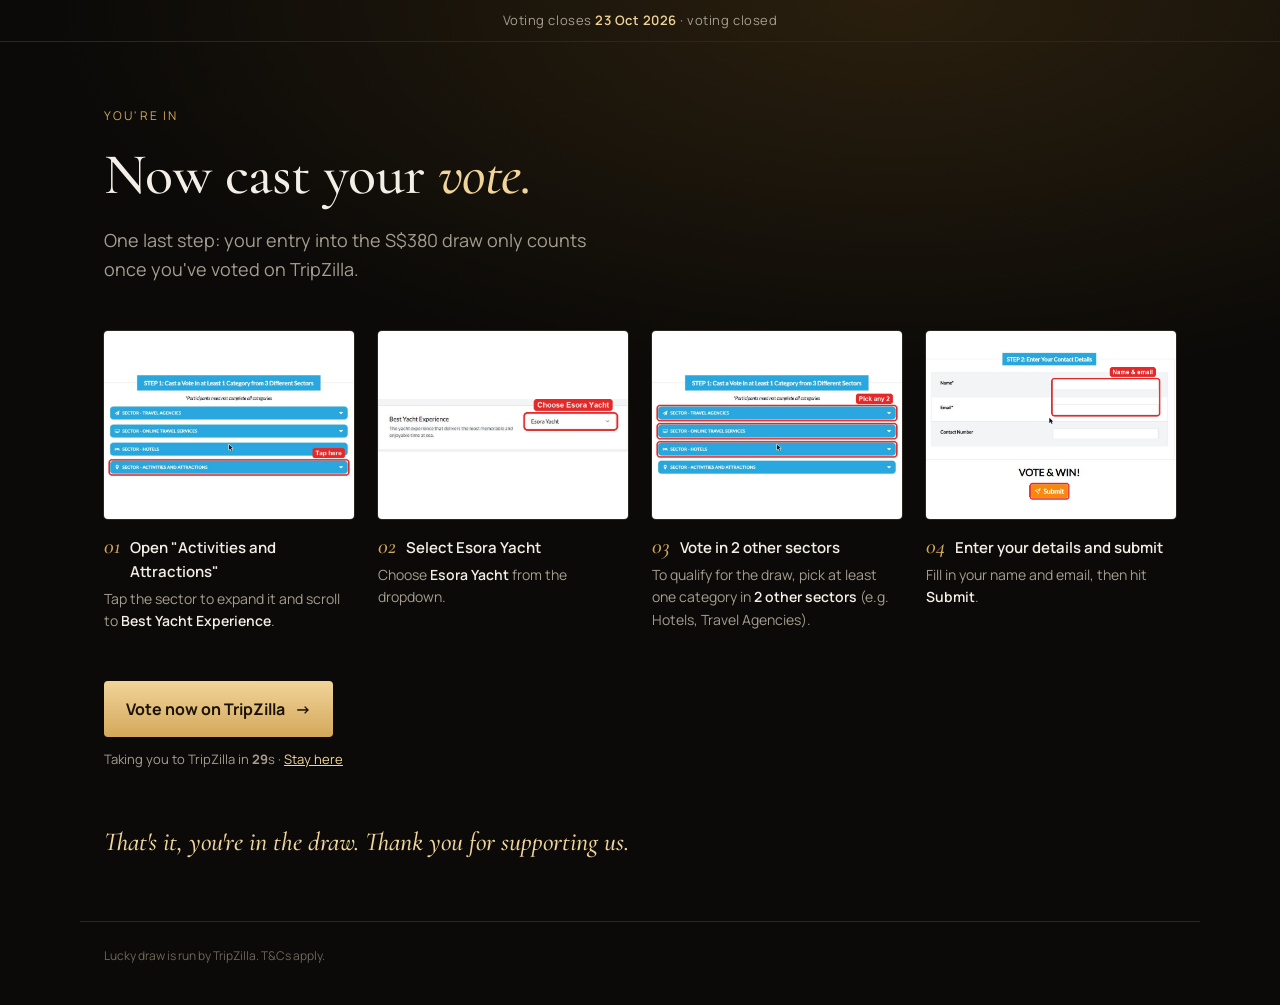
==== thank-you.html @ 7235a6fb "Esora TripZilla landing pages" ====
<!doctype html>
<html lang="en">
<head>
<meta charset="utf-8">
<meta name="viewport" content="width=device-width, initial-scale=1">
<title>One last step · Vote on TripZilla</title>
<link rel="preconnect" href="https://fonts.googleapis.com">
<link href="https://fonts.googleapis.com/css2?family=Cormorant+Garamond:ital,wght@0,500;0,600;1,500&family=Manrope:wght@400;500;600;700&display=swap" rel="stylesheet">
<link rel="stylesheet" href="style.css">
</head>
<body>
<div class="bar">Voting closes <strong>23 Oct 2026</strong> · <span id="left"></span></div>

<main class="wrap ty">
  <p class="eyebrow">You're in</p>
  <h1>Now cast your <em>vote.</em></h1>
  <p class="lede">One last step: your entry into the S$380 draw only counts once you've voted on TripZilla.</p>


  <ol class="shots">
    <li><img src="step-1.jpg" alt="TripZilla voting page with Activities and Attractions highlighted" loading="lazy">
      <h3><b>01</b> Open "Activities and Attractions"</h3><p>Tap the sector to expand it and scroll to <strong>Best Yacht Experience</strong>.</p></li>
    <li><img src="step-2.jpg" alt="Best Yacht Experience dropdown set to Esora Yacht" loading="lazy">
      <h3><b>02</b> Select Esora Yacht</h3><p>Choose <strong>Esora Yacht</strong> from the dropdown.</p></li>
    <li><img src="step-3.jpg" alt="The other three sectors highlighted" loading="lazy">
      <h3><b>03</b> Vote in 2 other sectors</h3><p>To qualify for the draw, pick at least one category in <strong>2 other sectors</strong> (e.g. Hotels, Travel Agencies).</p></li>
    <li><img src="step-4.jpg" alt="TripZilla contact details form with Submit button" loading="lazy">
      <h3><b>04</b> Enter your details and submit</h3><p>Fill in your name and email, then hit <strong>Submit</strong>.</p></li>
  </ol>

  <div class="go">
    <a class="btn" id="vote" href="https://www.tripzilla.com/excellence-awards/2026/vote">Vote now on TripZilla <span aria-hidden="true">→</span></a>
    <p class="micro" id="redir">Taking you to TripZilla in <b id="sec">30</b>s · <button type="button" id="stop">Stay here</button></p>
  </div>

  <p class="close">That's it, you're in the draw. Thank you for supporting us.</p>
</main>

<footer class="wrap foot">Lucky draw is run by TripZilla. T&amp;Cs apply.</footer>
<script src="countdown.js"></script>
<script>
let s=30;const el=document.getElementById('sec'),t=setInterval(()=>{s--;el.textContent=s;if(s<=0){clearInterval(t);location.href=document.getElementById('vote').href}},1000);
document.getElementById('stop').onclick=()=>{clearInterval(t);document.getElementById('redir').textContent='Auto-redirect paused. Tap the button when you’re ready.'};
</script>
</body>
</html>
---- style.css ----
:root{color-scheme:dark;--ink:#0b0a08;--ink2:#15130f;--line:#2c271e;--gold:#d4a85a;--gold2:#f1d49a;--txt:#f4efe6;--mute:#a59d8f}
*{box-sizing:border-box;margin:0}
body{background:radial-gradient(120% 70% at 70% 0%,#2a1f0e 0%,var(--ink) 55%);background-color:var(--ink);color:var(--txt);font:16px/1.6 Manrope,system-ui,sans-serif;min-height:100vh}
.wrap{max-width:1120px;margin:0 auto;padding:0 24px}
.bar{text-align:center;font-size:13px;letter-spacing:.04em;padding:10px 16px;border-bottom:1px solid var(--line);color:var(--mute)}
.bar strong{color:var(--gold2);font-weight:600}
.eyebrow{font-size:12px;letter-spacing:.18em;text-transform:uppercase;color:var(--gold);margin-bottom:20px}
h1{font:500 clamp(36px,5vw,58px)/1.05 "Cormorant Garamond",serif;letter-spacing:-.01em;text-wrap:balance}
h1 em{font-style:italic;color:var(--gold2)}
.lede{color:var(--mute);font-size:18px;margin-top:20px;max-width:46ch}
.lede strong{color:var(--txt);font-weight:600}
.hero{display:grid;grid-template-columns:1.05fr .95fr;gap:56px;align-items:center;padding-top:64px;padding-bottom:72px}
.art img{width:100%;height:auto;display:block;border-radius:4px;box-shadow:0 30px 80px -20px #000,0 0 0 1px var(--line)}
.card{margin-top:36px;display:grid;gap:14px;max-width:440px}
label{display:grid;gap:6px;font-size:13px;color:var(--mute)}
input{font:inherit;color:var(--txt);background:var(--ink2);border:1px solid var(--line);border-radius:4px;padding:14px 16px;transition:border-color .2s}
input::placeholder{color:#5f584c}
input:focus{outline:none;border-color:var(--gold)}
button[type=submit],.btn{font:700 16px Manrope,sans-serif;color:#1a1206;background:linear-gradient(180deg,var(--gold2),var(--gold));border:0;border-radius:4px;padding:17px 22px;cursor:pointer;text-decoration:none;display:inline-flex;justify-content:center;gap:10px;transition:transform .2s cubic-bezier(.2,.8,.2,1),filter .2s}
button[type=submit]:hover,.btn:hover{transform:translateY(-1px);filter:brightness(1.06)}
button:focus-visible,.btn:focus-visible{outline:2px solid var(--gold2);outline-offset:3px}
.micro{font-size:13px;color:var(--mute)}
.steps{padding-top:56px;padding-bottom:72px;border-top:1px solid var(--line)}
h2{font:500 32px "Cormorant Garamond",serif}
h2 span{font:14px Manrope,sans-serif;color:var(--mute)}
.steps ol{list-style:none;padding:0;display:grid;grid-template-columns:repeat(3,1fr);gap:40px;margin-top:32px}
.steps b,.shots h3 b{font:italic 500 22px "Cormorant Garamond",serif;color:var(--gold)}
.steps h3{font-size:17px;font-weight:600;margin:8px 0 6px}
.steps p{color:var(--mute);font-size:15px}
.steps em{color:var(--txt);font-style:normal}
.foot{font-size:12px;color:#6e675b;padding-top:24px;padding-bottom:40px;border-top:1px solid var(--line)}
/* thank-you */
.ty{padding-top:64px;padding-bottom:64px;max-width:960px}
.go{margin:48px 0 0;display:grid;gap:12px;justify-items:start}
.go button{font:inherit;color:var(--gold2);background:none;border:0;text-decoration:underline;cursor:pointer;padding:0}
.shots{list-style:none;padding:0;display:grid;grid-template-columns:repeat(4,1fr);gap:24px}
.shot{aspect-ratio:4/3;border:1px dashed #4a4233;border-radius:4px;background:var(--ink2);display:grid;place-content:center;text-align:center;padding:24px;gap:8px;color:var(--mute);font-size:14px}
.shot span{font-size:11px;letter-spacing:.16em;text-transform:uppercase;color:var(--gold)}
.shot b{color:var(--txt);font-weight:600}
.shots h3{font-size:15px;font-weight:600;margin-top:14px;display:flex;gap:10px;align-items:baseline}
.close{margin-top:56px;font:italic 500 26px "Cormorant Garamond",serif;color:var(--gold2)}
@media (max-width:820px){
  .hero{grid-template-columns:1fr;gap:32px;padding-top:32px}
  .art{order:-1;max-width:260px;margin:0 auto}
  .wrap{padding:0 16px}
  .steps ol,.shots{grid-template-columns:1fr;gap:28px}
  .card{max-width:none}
  .btn{width:100%}
  .go{justify-items:stretch}
}
@media (prefers-reduced-motion:reduce){*{transition:none!important}}
.ty .lede{margin-bottom:48px}
.shots img{width:100%;aspect-ratio:4/3;object-fit:contain;background:#fff;display:block;border-radius:4px;box-shadow:0 0 0 1px var(--line)}
.shots p{color:var(--mute);font-size:14px;margin-top:4px}
.shots strong{color:var(--txt);font-weight:600}
.ty{max-width:1120px}
@media (max-width:980px){.shots{grid-template-columns:1fr 1fr}}
@media (max-width:520px){.shots{grid-template-columns:1fr 1fr;gap:20px 12px}.shots p{display:none}.shots h3{font-size:14px}}
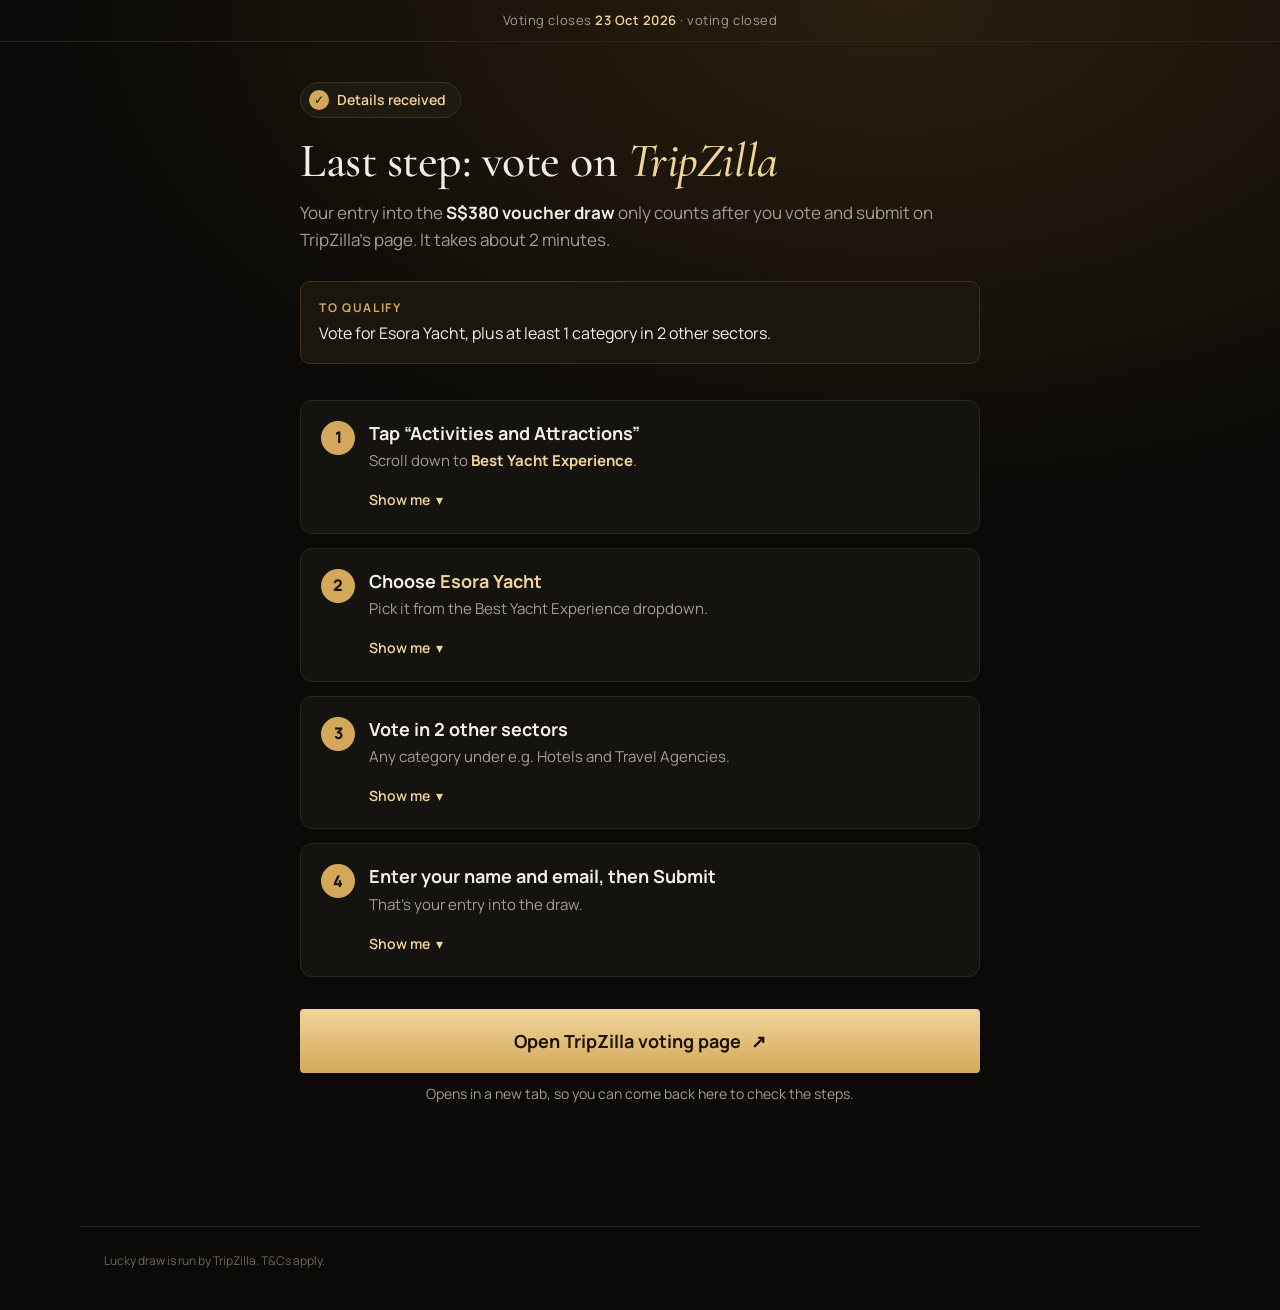
==== commit 67d25f11: "Redesign thank-you page for clarity" ====
--- a/thank-you.html
+++ b/thank-you.html
@@ -5,42 +5,83 @@
 <meta name="viewport" content="width=device-width, initial-scale=1">
 <title>One last step · Vote on TripZilla</title>
 <link rel="preconnect" href="https://fonts.googleapis.com">
-<link href="https://fonts.googleapis.com/css2?family=Cormorant+Garamond:ital,wght@0,500;0,600;1,500&family=Manrope:wght@400;500;600;700&display=swap" rel="stylesheet">
-<link rel="stylesheet" href="style.css">
+<link href="https://fonts.googleapis.com/css2?family=Cormorant+Garamond:ital,wght@0,500;0,600;1,500&family=Manrope:wght@400;500;600;700;800&display=swap" rel="stylesheet">
+<link rel="stylesheet" href="style.css?v=7">
+<style>
+.tk{max-width:720px;margin:0 auto;padding:40px 20px 120px}
+.done{display:inline-flex;align-items:center;gap:8px;font-size:14px;font-weight:600;color:var(--gold2);background:#1f1a10;border:1px solid #3d321c;border-radius:999px;padding:6px 14px 6px 8px}
+.done i{width:20px;height:20px;border-radius:50%;background:var(--gold);color:#1a1206;display:grid;place-items:center;font-style:normal;font-size:12px;font-weight:800}
+.tk h1{margin-top:18px;font-size:clamp(34px,7vw,48px)}
+.tk .intro{color:var(--mute);font-size:17px;margin-top:12px}
+.tk .intro strong{color:var(--txt)}
+.rule{margin-top:28px;background:#1a160e;border:1px solid #3d321c;border-radius:10px;padding:16px 18px;display:grid;gap:4px}
+.rule b{font-size:12px;letter-spacing:.14em;text-transform:uppercase;color:var(--gold)}
+.rule p{font-size:16px;color:var(--txt)}
+.steps2{list-style:none;padding:0;margin-top:36px;display:grid;gap:14px;counter-reset:s}
+.steps2 li{background:var(--ink2);border:1px solid var(--line);border-radius:12px;padding:20px;display:grid;gap:14px}
+.steps2 .hd{display:flex;gap:14px;align-items:flex-start}
+.steps2 .n{flex:none;width:34px;height:34px;border-radius:50%;background:var(--gold);color:#1a1206;font-weight:800;display:grid;place-items:center;font-size:16px}
+.steps2 h2{font:700 18px/1.35 Manrope,sans-serif;color:var(--txt)}
+.steps2 h2+p{color:var(--mute);font-size:15px;margin-top:4px}
+.steps2 strong{color:var(--gold2)}
+.steps2 details summary{cursor:pointer;color:var(--gold2);font-size:14px;font-weight:600;list-style:none;display:inline-flex;gap:6px;align-items:center;margin-left:48px}
+.steps2 details summary::-webkit-details-marker{display:none}
+.steps2 details summary::after{content:"▾";transition:transform .2s}
+.steps2 details[open] summary::after{transform:rotate(180deg)}
+.steps2 details img{margin-top:12px;width:100%;border-radius:8px;display:block;background:#fff}
+.cta{margin-top:32px;display:grid;gap:10px;text-align:center}
+.cta .btn{font-size:18px;padding:20px 24px;width:100%}
+.cta p{font-size:14px;color:var(--mute)}
+.sticky{position:fixed;left:0;right:0;bottom:0;padding:12px 16px calc(12px + env(safe-area-inset-bottom,0px));background:rgba(11,10,8,.92);backdrop-filter:blur(8px);border-top:1px solid var(--line);display:none}
+.sticky .btn{width:100%}
+@media (max-width:640px){.sticky.show{display:block}.steps2 details summary{margin-left:0}}
+</style>
 </head>
 <body>
 <div class="bar">Voting closes <strong>23 Oct 2026</strong> · <span id="left"></span></div>
 
-<main class="wrap ty">
-  <p class="eyebrow">You're in</p>
-  <h1>Now cast your <em>vote.</em></h1>
-  <p class="lede">One last step: your entry into the S$380 draw only counts once you've voted on TripZilla.</p>
+<main class="tk">
+  <span class="done"><i>✓</i> Details received</span>
+  <h1>Last step: vote on <em>TripZilla</em></h1>
+  <p class="intro">Your entry into the <strong>S$380 voucher draw</strong> only counts after you vote and submit on TripZilla's page. It takes about 2 minutes.</p>
 
+  <div class="rule">
+    <b>To qualify</b>
+    <p>Vote for Esora Yacht, plus at least 1 category in 2 other sectors.</p>
+  </div>
 
-  <ol class="shots">
-    <li><img src="step-1.jpg" alt="TripZilla voting page with Activities and Attractions highlighted" loading="lazy">
-      <h3><b>01</b> Open "Activities and Attractions"</h3><p>Tap the sector to expand it and scroll to <strong>Best Yacht Experience</strong>.</p></li>
-    <li><img src="step-2.jpg" alt="Best Yacht Experience dropdown set to Esora Yacht" loading="lazy">
-      <h3><b>02</b> Select Esora Yacht</h3><p>Choose <strong>Esora Yacht</strong> from the dropdown.</p></li>
-    <li><img src="step-3.jpg" alt="The other three sectors highlighted" loading="lazy">
-      <h3><b>03</b> Vote in 2 other sectors</h3><p>To qualify for the draw, pick at least one category in <strong>2 other sectors</strong> (e.g. Hotels, Travel Agencies).</p></li>
-    <li><img src="step-4.jpg" alt="TripZilla contact details form with Submit button" loading="lazy">
-      <h3><b>04</b> Enter your details and submit</h3><p>Fill in your name and email, then hit <strong>Submit</strong>.</p></li>
+  <ol class="steps2">
+    <li>
+      <div class="hd"><span class="n">1</span><div><h2>Tap “Activities and Attractions”</h2><p>Scroll down to <strong>Best Yacht Experience</strong>.</p></div></div>
+      <details><summary>Show me</summary><img src="step-1.jpg" alt="TripZilla voting page with Activities and Attractions highlighted" loading="lazy"></details>
+    </li>
+    <li>
+      <div class="hd"><span class="n">2</span><div><h2>Choose <strong>Esora Yacht</strong></h2><p>Pick it from the Best Yacht Experience dropdown.</p></div></div>
+      <details><summary>Show me</summary><img src="step-2.jpg" alt="Best Yacht Experience dropdown set to Esora Yacht" loading="lazy"></details>
+    </li>
+    <li>
+      <div class="hd"><span class="n">3</span><div><h2>Vote in 2 other sectors</h2><p>Any category under e.g. Hotels and Travel Agencies.</p></div></div>
+      <details><summary>Show me</summary><img src="step-3.jpg" alt="The other sectors highlighted" loading="lazy"></details>
+    </li>
+    <li>
+      <div class="hd"><span class="n">4</span><div><h2>Enter your name and email, then Submit</h2><p>That's your entry into the draw.</p></div></div>
+      <details><summary>Show me</summary><img src="step-4.jpg" alt="TripZilla contact form with Submit button" loading="lazy"></details>
+    </li>
   </ol>
 
-  <div class="go">
-    <a class="btn" id="vote" href="https://www.tripzilla.com/excellence-awards/2026/vote">Vote now on TripZilla <span aria-hidden="true">→</span></a>
-    <p class="micro" id="redir">Taking you to TripZilla in <b id="sec">30</b>s · <button type="button" id="stop">Stay here</button></p>
+  <div class="cta" id="cta">
+    <a class="btn" href="https://www.tripzilla.com/excellence-awards/2026/vote" target="_blank" rel="noopener">Open TripZilla voting page <span aria-hidden="true">↗</span></a>
+    <p>Opens in a new tab, so you can come back here to check the steps.</p>
   </div>
+</main>
 
-  <p class="close">That's it, you're in the draw. Thank you for supporting us.</p>
-</main>
+<div class="sticky" id="sticky"><a class="btn" href="https://www.tripzilla.com/excellence-awards/2026/vote" target="_blank" rel="noopener">Open TripZilla voting page ↗</a></div>
 
 <footer class="wrap foot">Lucky draw is run by TripZilla. T&amp;Cs apply.</footer>
 <script src="countdown.js"></script>
 <script>
-let s=30;const el=document.getElementById('sec'),t=setInterval(()=>{s--;el.textContent=s;if(s<=0){clearInterval(t);location.href=document.getElementById('vote').href}},1000);
-document.getElementById('stop').onclick=()=>{clearInterval(t);document.getElementById('redir').textContent='Auto-redirect paused. Tap the button when you’re ready.'};
+const st=document.getElementById('sticky'),cta=document.getElementById('cta');
+new IntersectionObserver(([e])=>st.classList.toggle('show',!e.isIntersecting&&e.boundingClientRect.top>0)).observe(cta);
 </script>
 </body>
 </html>
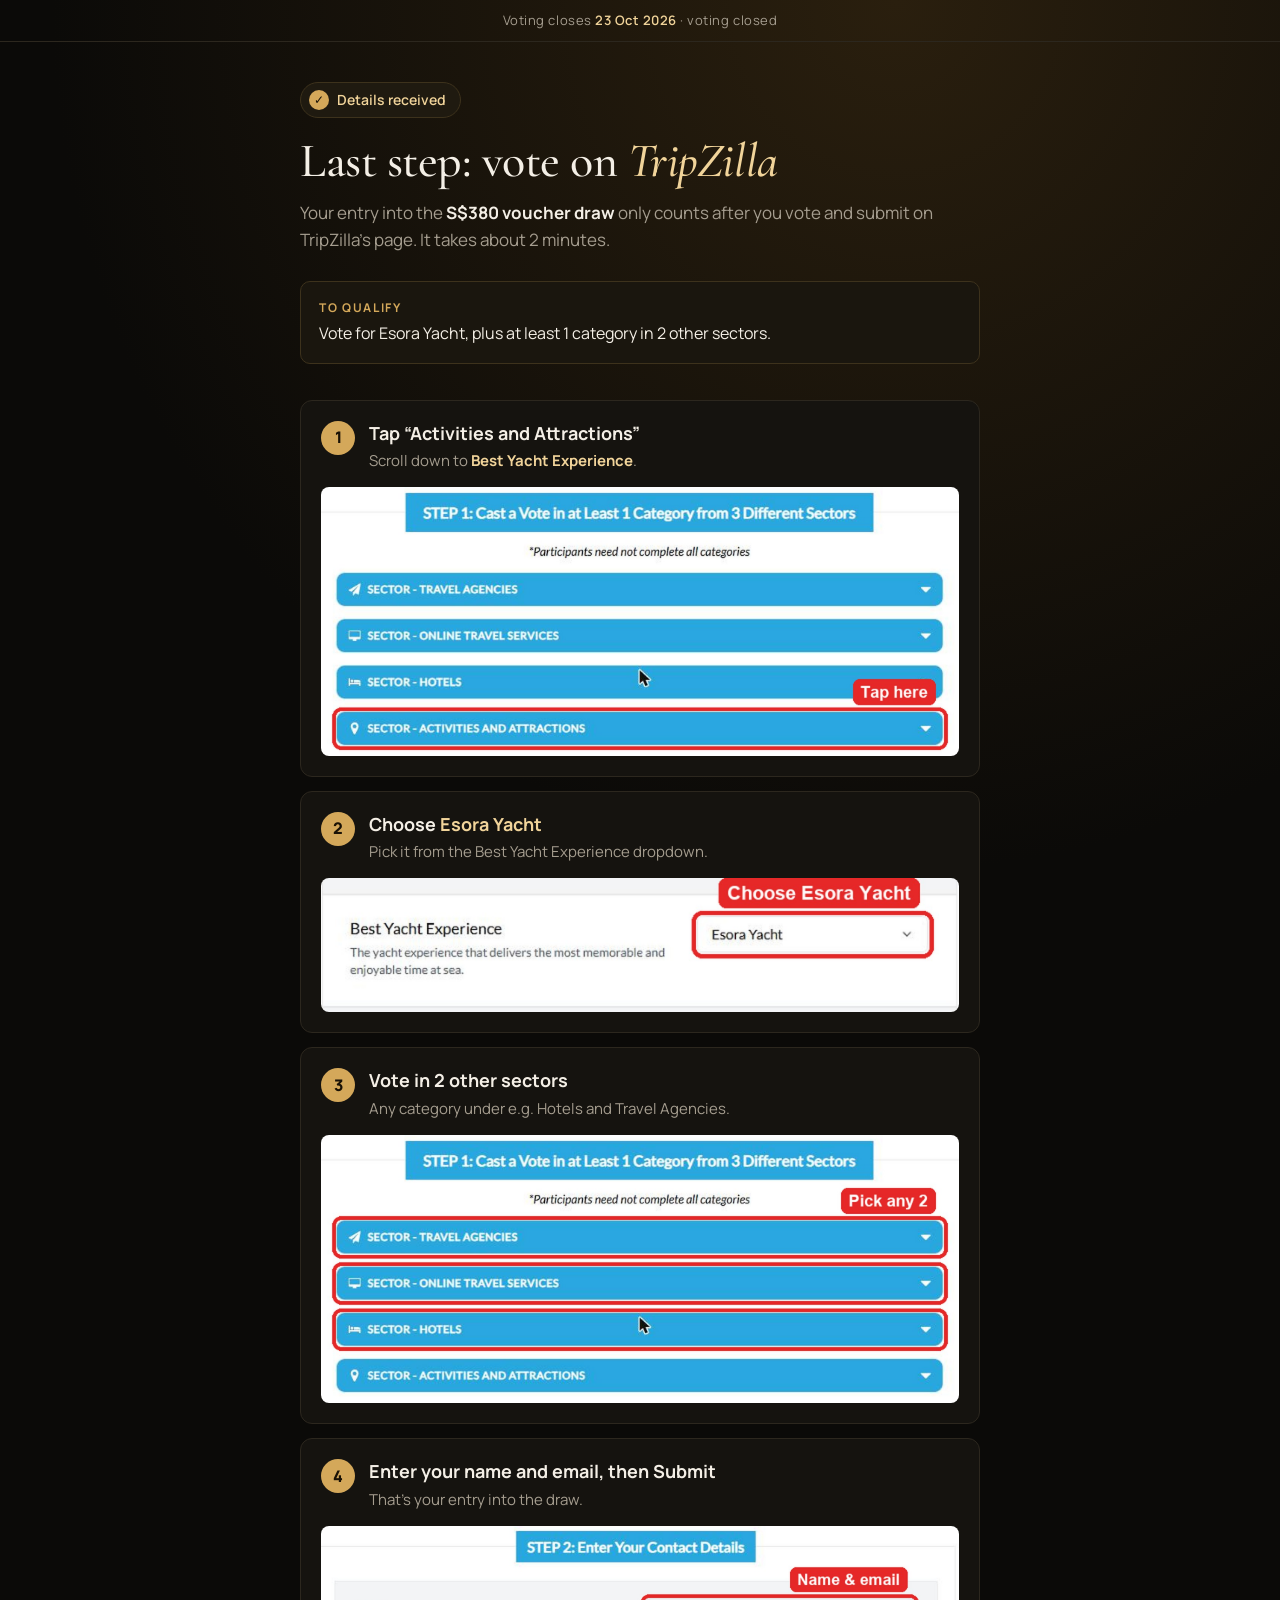
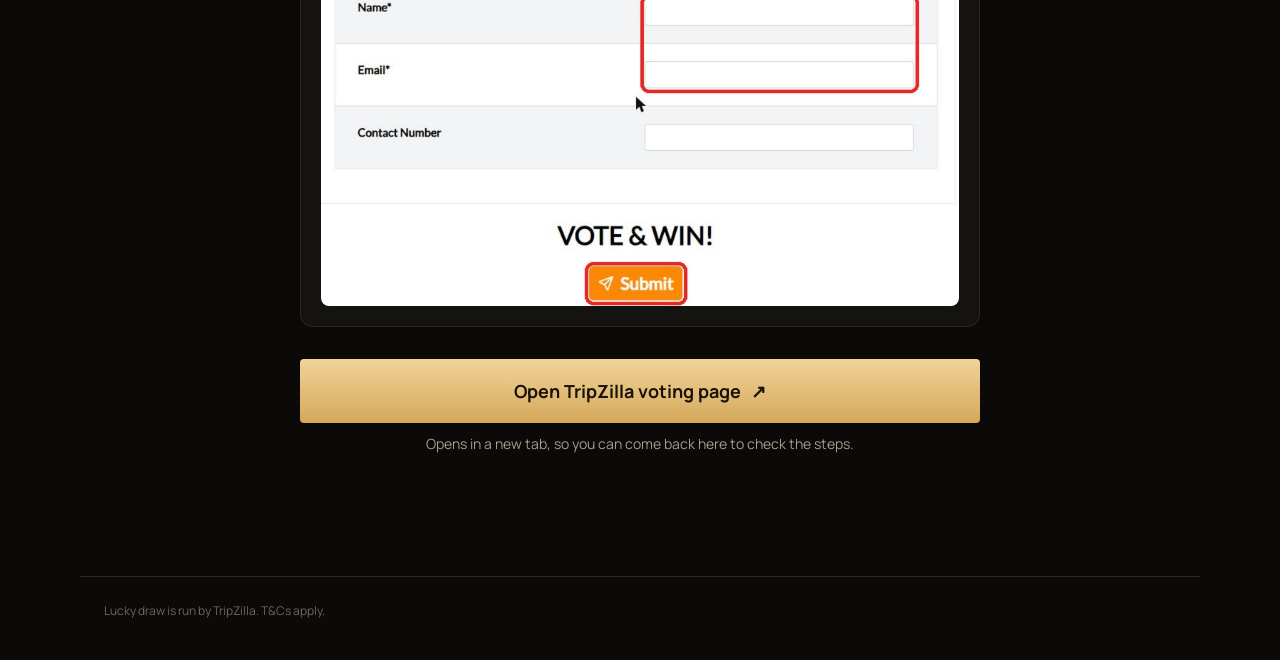
==== commit e10ac7f5: "Always show step screenshots" ====
--- a/thank-you.html
+++ b/thank-you.html
@@ -24,18 +24,13 @@
 .steps2 h2{font:700 18px/1.35 Manrope,sans-serif;color:var(--txt)}
 .steps2 h2+p{color:var(--mute);font-size:15px;margin-top:4px}
 .steps2 strong{color:var(--gold2)}
-.steps2 details summary{cursor:pointer;color:var(--gold2);font-size:14px;font-weight:600;list-style:none;display:inline-flex;gap:6px;align-items:center;margin-left:48px}
-.steps2 details summary::-webkit-details-marker{display:none}
-.steps2 details summary::after{content:"▾";transition:transform .2s}
-.steps2 details[open] summary::after{transform:rotate(180deg)}
-.steps2 details img{margin-top:12px;width:100%;border-radius:8px;display:block;background:#fff}
+.steps2 li>img{width:100%;border-radius:8px;display:block;background:#fff}
 .cta{margin-top:32px;display:grid;gap:10px;text-align:center}
 .cta .btn{font-size:18px;padding:20px 24px;width:100%}
 .cta p{font-size:14px;color:var(--mute)}
 .sticky{position:fixed;left:0;right:0;bottom:0;padding:12px 16px calc(12px + env(safe-area-inset-bottom,0px));background:rgba(11,10,8,.92);backdrop-filter:blur(8px);border-top:1px solid var(--line);display:none}
 .sticky .btn{width:100%}
-@media (max-width:640px){.sticky.show{display:block}.steps2 details summary{margin-left:0}}
-</style>
+@media (max-width:640px){.sticky.show{display:block}</style>
 </head>
 <body>
 <div class="bar">Voting closes <strong>23 Oct 2026</strong> · <span id="left"></span></div>
@@ -53,19 +48,19 @@
   <ol class="steps2">
     <li>
       <div class="hd"><span class="n">1</span><div><h2>Tap “Activities and Attractions”</h2><p>Scroll down to <strong>Best Yacht Experience</strong>.</p></div></div>
-      <details><summary>Show me</summary><img src="step-1.jpg" alt="TripZilla voting page with Activities and Attractions highlighted" loading="lazy"></details>
+      <img src="step-1.jpg" alt="TripZilla voting page with Activities and Attractions highlighted" >
     </li>
     <li>
       <div class="hd"><span class="n">2</span><div><h2>Choose <strong>Esora Yacht</strong></h2><p>Pick it from the Best Yacht Experience dropdown.</p></div></div>
-      <details><summary>Show me</summary><img src="step-2.jpg" alt="Best Yacht Experience dropdown set to Esora Yacht" loading="lazy"></details>
+      <img src="step-2.jpg" alt="Best Yacht Experience dropdown set to Esora Yacht" >
     </li>
     <li>
       <div class="hd"><span class="n">3</span><div><h2>Vote in 2 other sectors</h2><p>Any category under e.g. Hotels and Travel Agencies.</p></div></div>
-      <details><summary>Show me</summary><img src="step-3.jpg" alt="The other sectors highlighted" loading="lazy"></details>
+      <img src="step-3.jpg" alt="The other sectors highlighted" >
     </li>
     <li>
       <div class="hd"><span class="n">4</span><div><h2>Enter your name and email, then Submit</h2><p>That's your entry into the draw.</p></div></div>
-      <details><summary>Show me</summary><img src="step-4.jpg" alt="TripZilla contact form with Submit button" loading="lazy"></details>
+      <img src="step-4.jpg" alt="TripZilla contact form with Submit button" >
     </li>
   </ol>
 
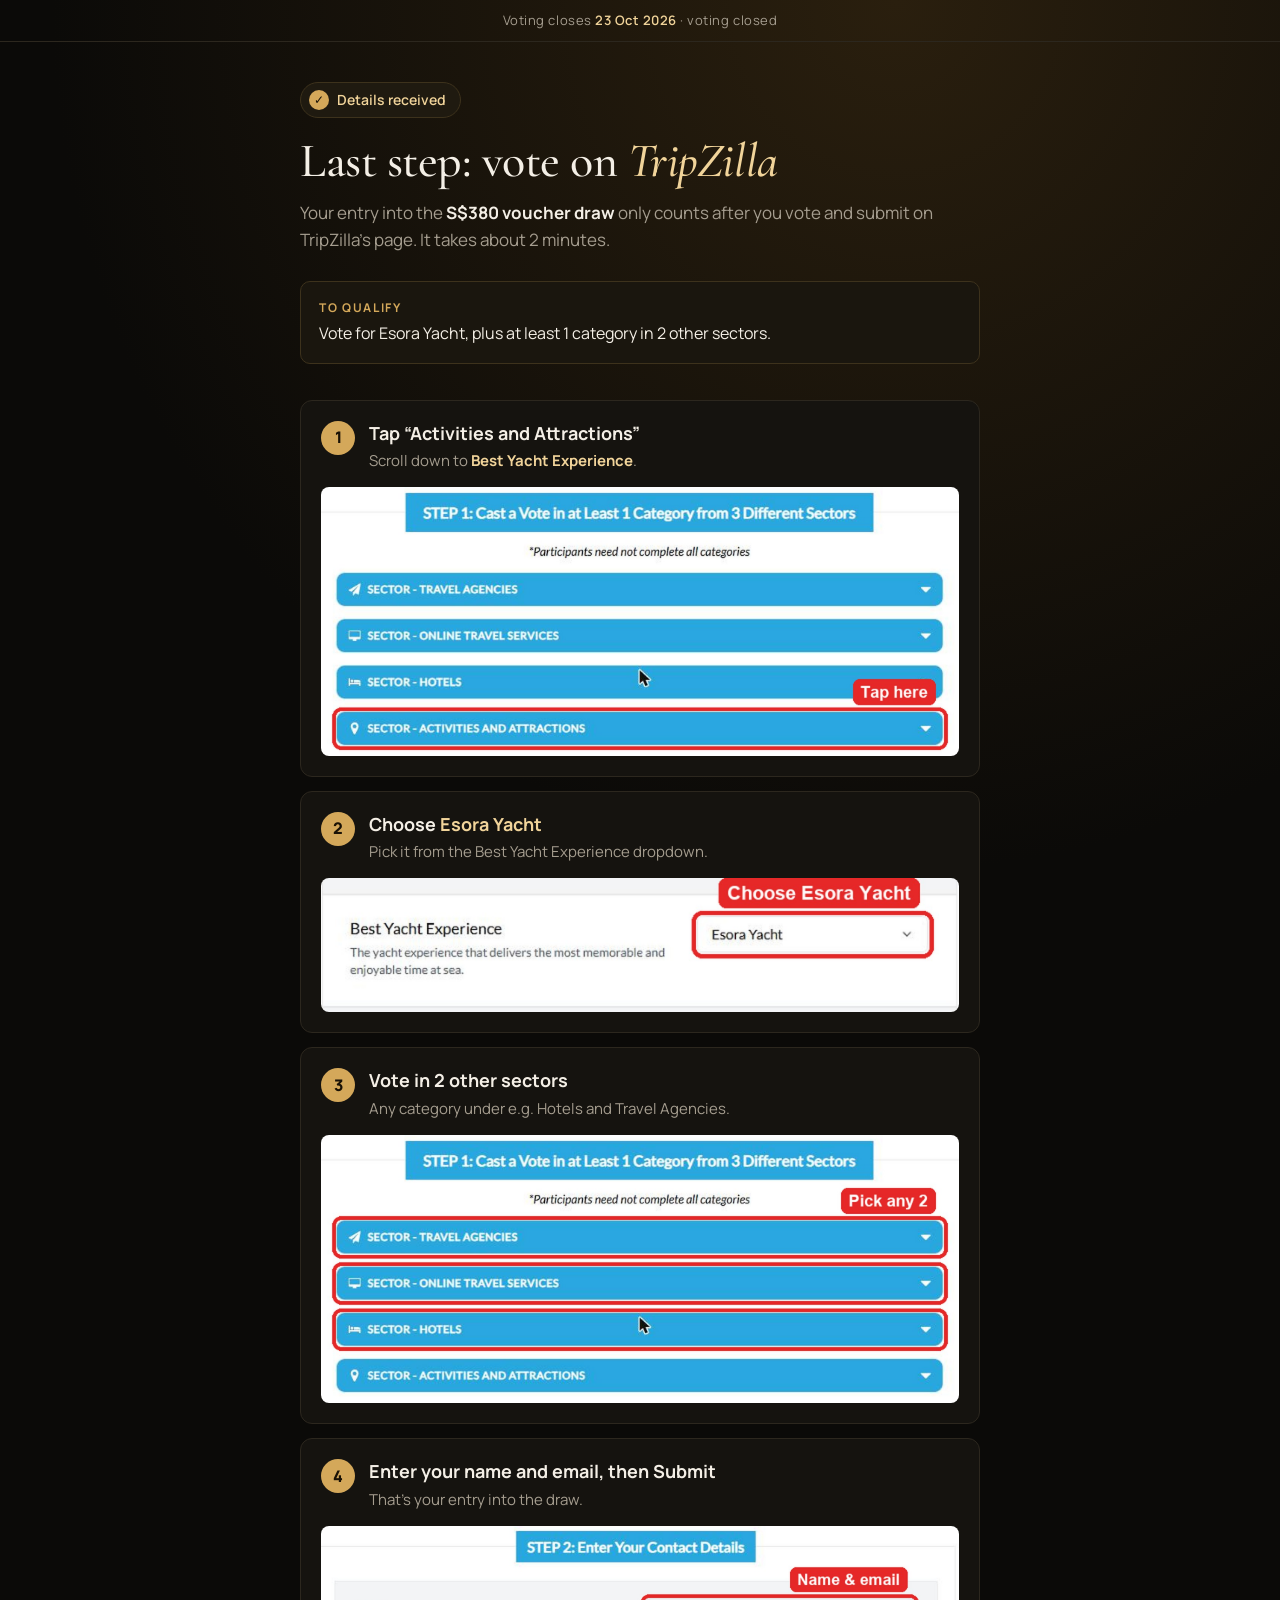
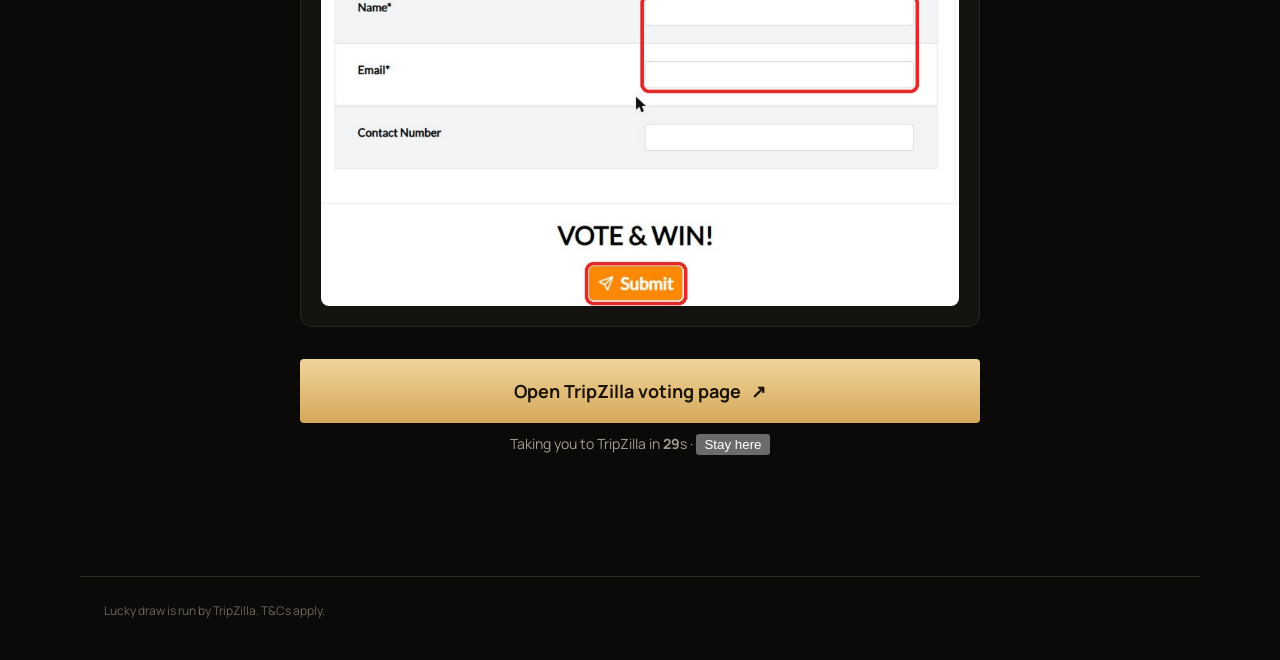
==== commit 5d1c25fb: "Restore auto-redirect" ====
--- a/thank-you.html
+++ b/thank-you.html
@@ -30,7 +30,9 @@
 .cta p{font-size:14px;color:var(--mute)}
 .sticky{position:fixed;left:0;right:0;bottom:0;padding:12px 16px calc(12px + env(safe-area-inset-bottom,0px));background:rgba(11,10,8,.92);backdrop-filter:blur(8px);border-top:1px solid var(--line);display:none}
 .sticky .btn{width:100%}
-@media (max-width:640px){.sticky.show{display:block}</style>
+@media (max-width:640px){.sticky.show{display:block}.cta p button{font:inherit;color:var(--gold2);background:none;border:0;text-decoration:underline;cursor:pointer;padding:0}
+.cta p b{color:var(--gold2)}
+</style>
 </head>
 <body>
 <div class="bar">Voting closes <strong>23 Oct 2026</strong> · <span id="left"></span></div>
@@ -66,7 +68,7 @@
 
   <div class="cta" id="cta">
     <a class="btn" href="https://www.tripzilla.com/excellence-awards/2026/vote" target="_blank" rel="noopener">Open TripZilla voting page <span aria-hidden="true">↗</span></a>
-    <p>Opens in a new tab, so you can come back here to check the steps.</p>
+    <p id="redir">Taking you to TripZilla in <b id="sec">30</b>s · <button type="button" id="stop">Stay here</button></p>
   </div>
 </main>
 
@@ -77,6 +79,8 @@
 <script>
 const st=document.getElementById('sticky'),cta=document.getElementById('cta');
 new IntersectionObserver(([e])=>st.classList.toggle('show',!e.isIntersecting&&e.boundingClientRect.top>0)).observe(cta);
+let n=30;const sec=document.getElementById('sec'),url=document.querySelector('.cta .btn').href,t=setInterval(()=>{n--;sec.textContent=n;if(n<=0){clearInterval(t);location.href=url}},1000);
+document.getElementById('stop').onclick=()=>{clearInterval(t);document.getElementById('redir').textContent='Auto-redirect paused. Tap the button when you’re ready.'};
 </script>
 </body>
 </html>
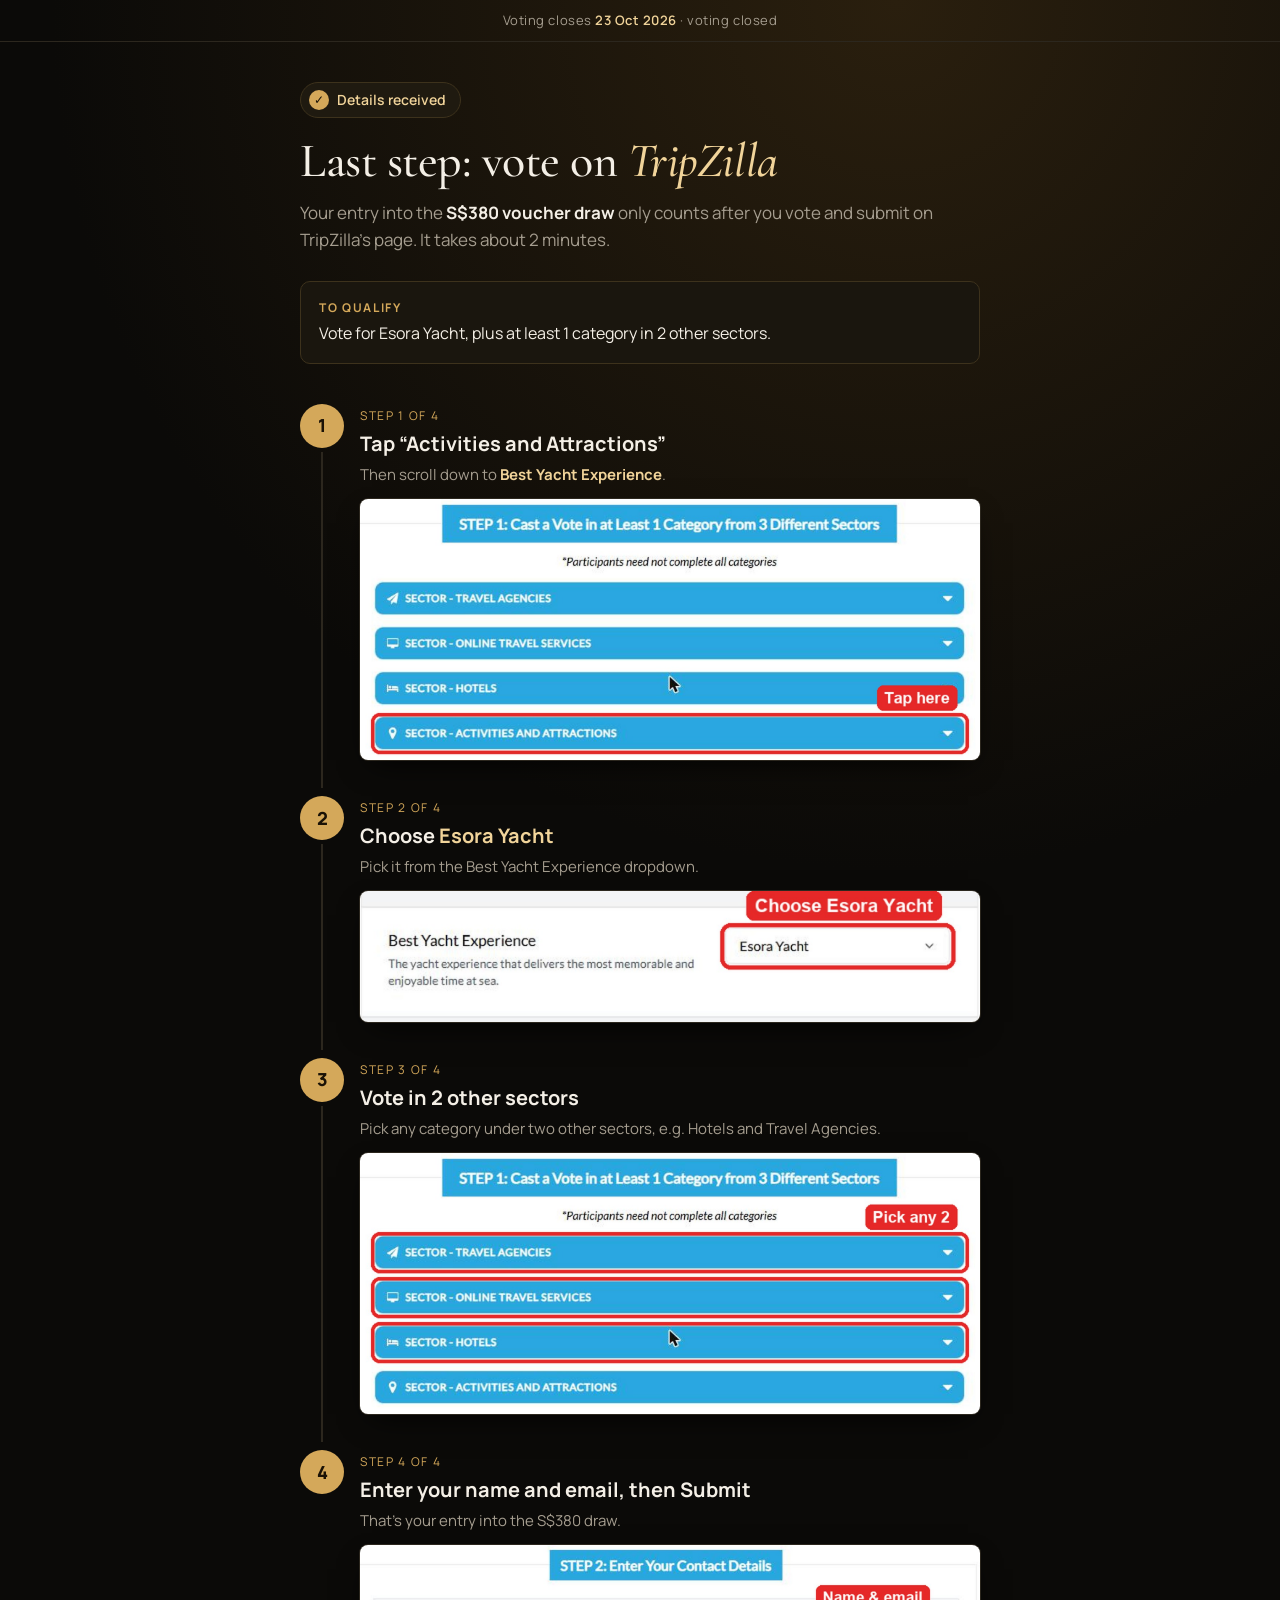
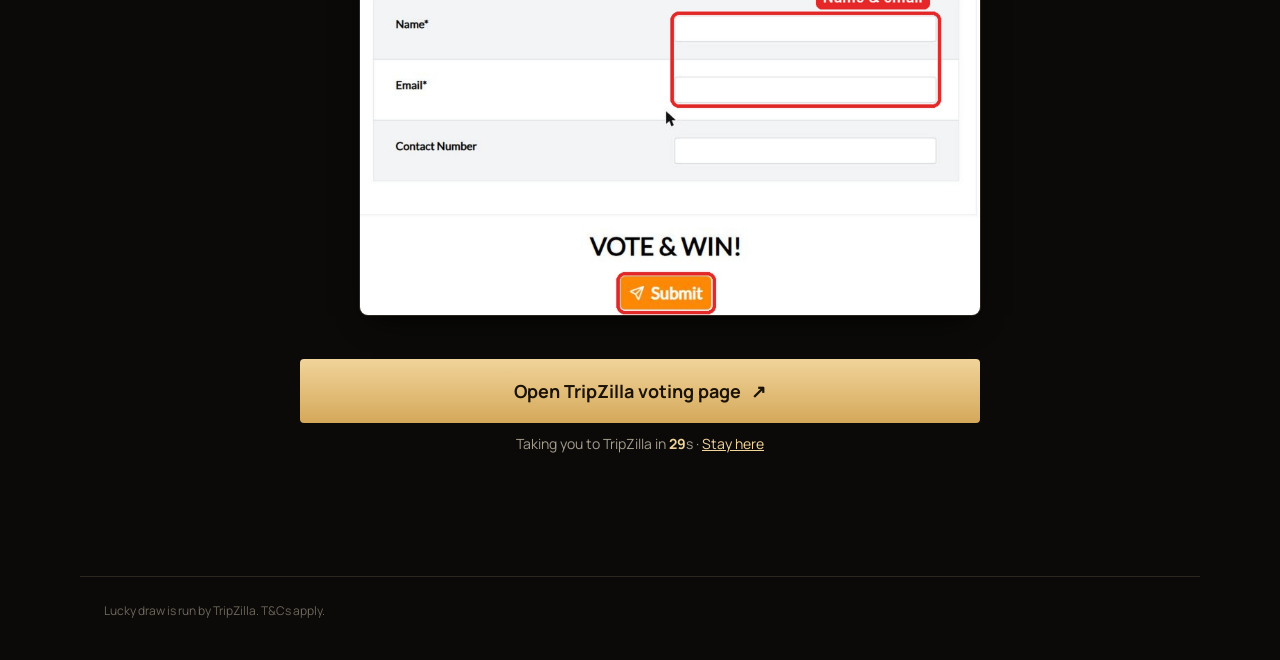
==== commit e366dca6: "Thank-you page: numbered timeline steps" ====
--- a/thank-you.html
+++ b/thank-you.html
@@ -17,21 +17,24 @@
 .rule{margin-top:28px;background:#1a160e;border:1px solid #3d321c;border-radius:10px;padding:16px 18px;display:grid;gap:4px}
 .rule b{font-size:12px;letter-spacing:.14em;text-transform:uppercase;color:var(--gold)}
 .rule p{font-size:16px;color:var(--txt)}
-.steps2{list-style:none;padding:0;margin-top:36px;display:grid;gap:14px;counter-reset:s}
-.steps2 li{background:var(--ink2);border:1px solid var(--line);border-radius:12px;padding:20px;display:grid;gap:14px}
-.steps2 .hd{display:flex;gap:14px;align-items:flex-start}
-.steps2 .n{flex:none;width:34px;height:34px;border-radius:50%;background:var(--gold);color:#1a1206;font-weight:800;display:grid;place-items:center;font-size:16px}
-.steps2 h2{font:700 18px/1.35 Manrope,sans-serif;color:var(--txt)}
-.steps2 h2+p{color:var(--mute);font-size:15px;margin-top:4px}
+.steps2{list-style:none;padding:0;margin-top:40px;display:grid;gap:0}
+.steps2 li{display:grid;grid-template-columns:44px 1fr;column-gap:16px;position:relative;padding-bottom:36px}
+.steps2 li:not(:last-child)::before{content:"";position:absolute;left:21px;top:48px;bottom:8px;width:2px;background:var(--line)}
+.steps2 .n{width:44px;height:44px;border-radius:50%;background:var(--gold);color:#1a1206;font-weight:800;display:grid;place-items:center;font-size:18px}
+.steps2 .body{display:grid;gap:12px;min-width:0;padding-top:2px}
+.steps2 .lbl{font-size:12px;letter-spacing:.14em;text-transform:uppercase;color:var(--gold)}
+.steps2 h2{font:700 20px/1.3 Manrope,sans-serif;color:var(--txt);margin-top:-6px}
+.steps2 h2+p{color:var(--mute);font-size:15px;margin-top:-6px}
 .steps2 strong{color:var(--gold2)}
-.steps2 li>img{width:100%;border-radius:8px;display:block;background:#fff}
-.cta{margin-top:32px;display:grid;gap:10px;text-align:center}
+.steps2 img{width:100%;max-width:100%;border-radius:8px;display:block;background:#fff;box-shadow:0 0 0 1px var(--line),0 12px 30px -12px #000}
+.cta{margin-top:8px;display:grid;gap:10px;text-align:center}
 .cta .btn{font-size:18px;padding:20px 24px;width:100%}
 .cta p{font-size:14px;color:var(--mute)}
+.cta p b{color:var(--gold2)}
+.cta p button{font:inherit;color:var(--gold2);background:none;border:0;text-decoration:underline;cursor:pointer;padding:0}
 .sticky{position:fixed;left:0;right:0;bottom:0;padding:12px 16px calc(12px + env(safe-area-inset-bottom,0px));background:rgba(11,10,8,.92);backdrop-filter:blur(8px);border-top:1px solid var(--line);display:none}
 .sticky .btn{width:100%}
-@media (max-width:640px){.sticky.show{display:block}.cta p button{font:inherit;color:var(--gold2);background:none;border:0;text-decoration:underline;cursor:pointer;padding:0}
-.cta p b{color:var(--gold2)}
+@media (max-width:640px){.sticky.show{display:block}.steps2 li{grid-template-columns:36px 1fr;column-gap:12px}.steps2 .n{width:36px;height:36px;font-size:16px}.steps2 li:not(:last-child)::before{left:17px;top:40px}.steps2 h2{font-size:18px}}
 </style>
 </head>
 <body>
@@ -48,22 +51,10 @@
   </div>
 
   <ol class="steps2">
-    <li>
-      <div class="hd"><span class="n">1</span><div><h2>Tap “Activities and Attractions”</h2><p>Scroll down to <strong>Best Yacht Experience</strong>.</p></div></div>
-      <img src="step-1.jpg" alt="TripZilla voting page with Activities and Attractions highlighted" >
-    </li>
-    <li>
-      <div class="hd"><span class="n">2</span><div><h2>Choose <strong>Esora Yacht</strong></h2><p>Pick it from the Best Yacht Experience dropdown.</p></div></div>
-      <img src="step-2.jpg" alt="Best Yacht Experience dropdown set to Esora Yacht" >
-    </li>
-    <li>
-      <div class="hd"><span class="n">3</span><div><h2>Vote in 2 other sectors</h2><p>Any category under e.g. Hotels and Travel Agencies.</p></div></div>
-      <img src="step-3.jpg" alt="The other sectors highlighted" >
-    </li>
-    <li>
-      <div class="hd"><span class="n">4</span><div><h2>Enter your name and email, then Submit</h2><p>That's your entry into the draw.</p></div></div>
-      <img src="step-4.jpg" alt="TripZilla contact form with Submit button" >
-    </li>
+    <li><span class="n">1</span><div class="body"><span class="lbl">Step 1 of 4</span><h2>Tap “Activities and Attractions”</h2><p>Then scroll down to <strong>Best Yacht Experience</strong>.</p><img src="step-1.jpg" alt="TripZilla voting page with Activities and Attractions highlighted"></div></li>
+    <li><span class="n">2</span><div class="body"><span class="lbl">Step 2 of 4</span><h2>Choose <strong>Esora Yacht</strong></h2><p>Pick it from the Best Yacht Experience dropdown.</p><img src="step-2.jpg" alt="Best Yacht Experience dropdown set to Esora Yacht"></div></li>
+    <li><span class="n">3</span><div class="body"><span class="lbl">Step 3 of 4</span><h2>Vote in 2 other sectors</h2><p>Pick any category under two other sectors, e.g. Hotels and Travel Agencies.</p><img src="step-3.jpg" alt="The other sectors highlighted"></div></li>
+    <li><span class="n">4</span><div class="body"><span class="lbl">Step 4 of 4</span><h2>Enter your name and email, then Submit</h2><p>That's your entry into the S$380 draw.</p><img src="step-4.jpg" alt="TripZilla contact form with Submit button"></div></li>
   </ol>
 
   <div class="cta" id="cta">
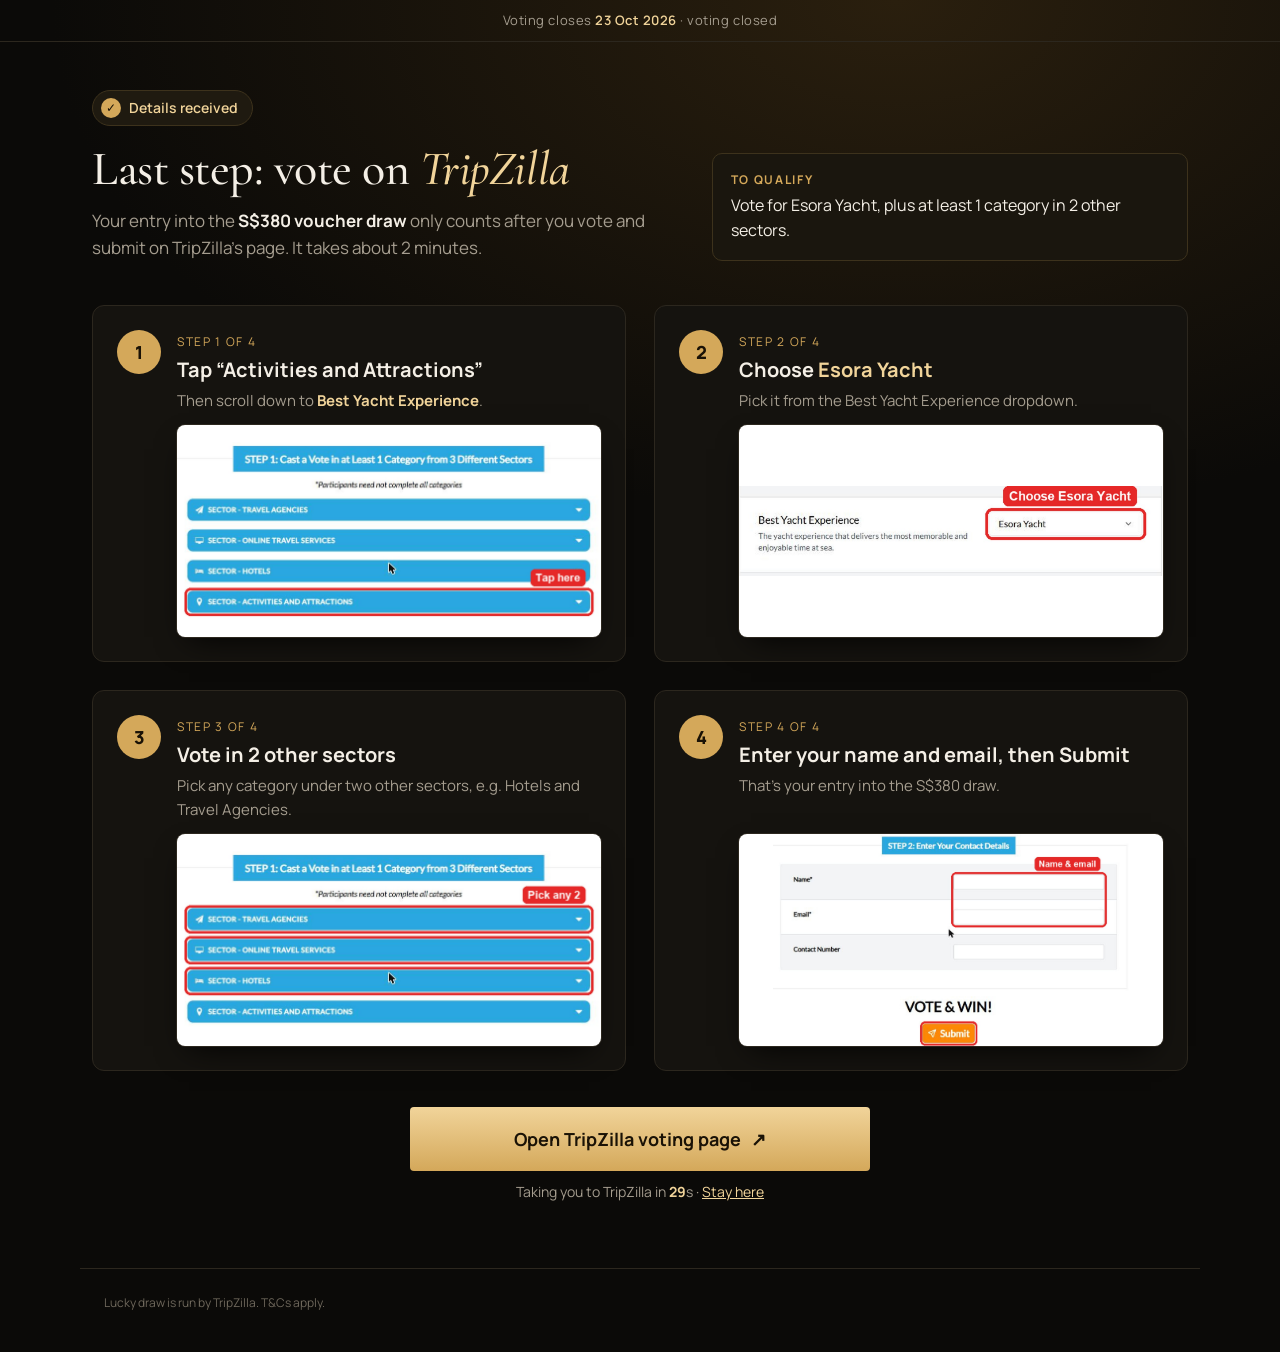
==== commit 4b08c478: "Thank-you page: 2x2 step grid on desktop" ====
--- a/thank-you.html
+++ b/thank-you.html
@@ -35,19 +35,32 @@
 .sticky{position:fixed;left:0;right:0;bottom:0;padding:12px 16px calc(12px + env(safe-area-inset-bottom,0px));background:rgba(11,10,8,.92);backdrop-filter:blur(8px);border-top:1px solid var(--line);display:none}
 .sticky .btn{width:100%}
 @media (max-width:640px){.sticky.show{display:block}.steps2 li{grid-template-columns:36px 1fr;column-gap:12px}.steps2 .n{width:36px;height:36px;font-size:16px}.steps2 li:not(:last-child)::before{left:17px;top:40px}.steps2 h2{font-size:18px}}
+@media (min-width:900px){
+.tk{max-width:1160px;padding:48px 32px 64px}
+.tk .head{display:grid;grid-template-columns:1.2fr 1fr;gap:48px;align-items:end}
+.tk .head .rule{margin-top:0}
+.steps2{grid-template-columns:1fr 1fr;gap:28px;margin-top:44px}
+.steps2 li{grid-template-columns:44px 1fr;padding:24px;background:var(--ink2);border:1px solid var(--line);border-radius:12px}
+.steps2 li:not(:last-child)::before{display:none}
+.steps2 .body{grid-template-rows:auto auto 1fr auto}
+.steps2 img{aspect-ratio:2/1;object-fit:contain}
+.cta{max-width:460px;margin:36px auto 0}
+}
 </style>
 </head>
 <body>
 <div class="bar">Voting closes <strong>23 Oct 2026</strong> · <span id="left"></span></div>
 
 <main class="tk">
-  <span class="done"><i>✓</i> Details received</span>
+  <div class="head"><div><span class="done"><i>✓</i> Details received</span>
   <h1>Last step: vote on <em>TripZilla</em></h1>
   <p class="intro">Your entry into the <strong>S$380 voucher draw</strong> only counts after you vote and submit on TripZilla's page. It takes about 2 minutes.</p>
 
+  </div>
   <div class="rule">
     <b>To qualify</b>
     <p>Vote for Esora Yacht, plus at least 1 category in 2 other sectors.</p>
+  </div>
   </div>
 
   <ol class="steps2">
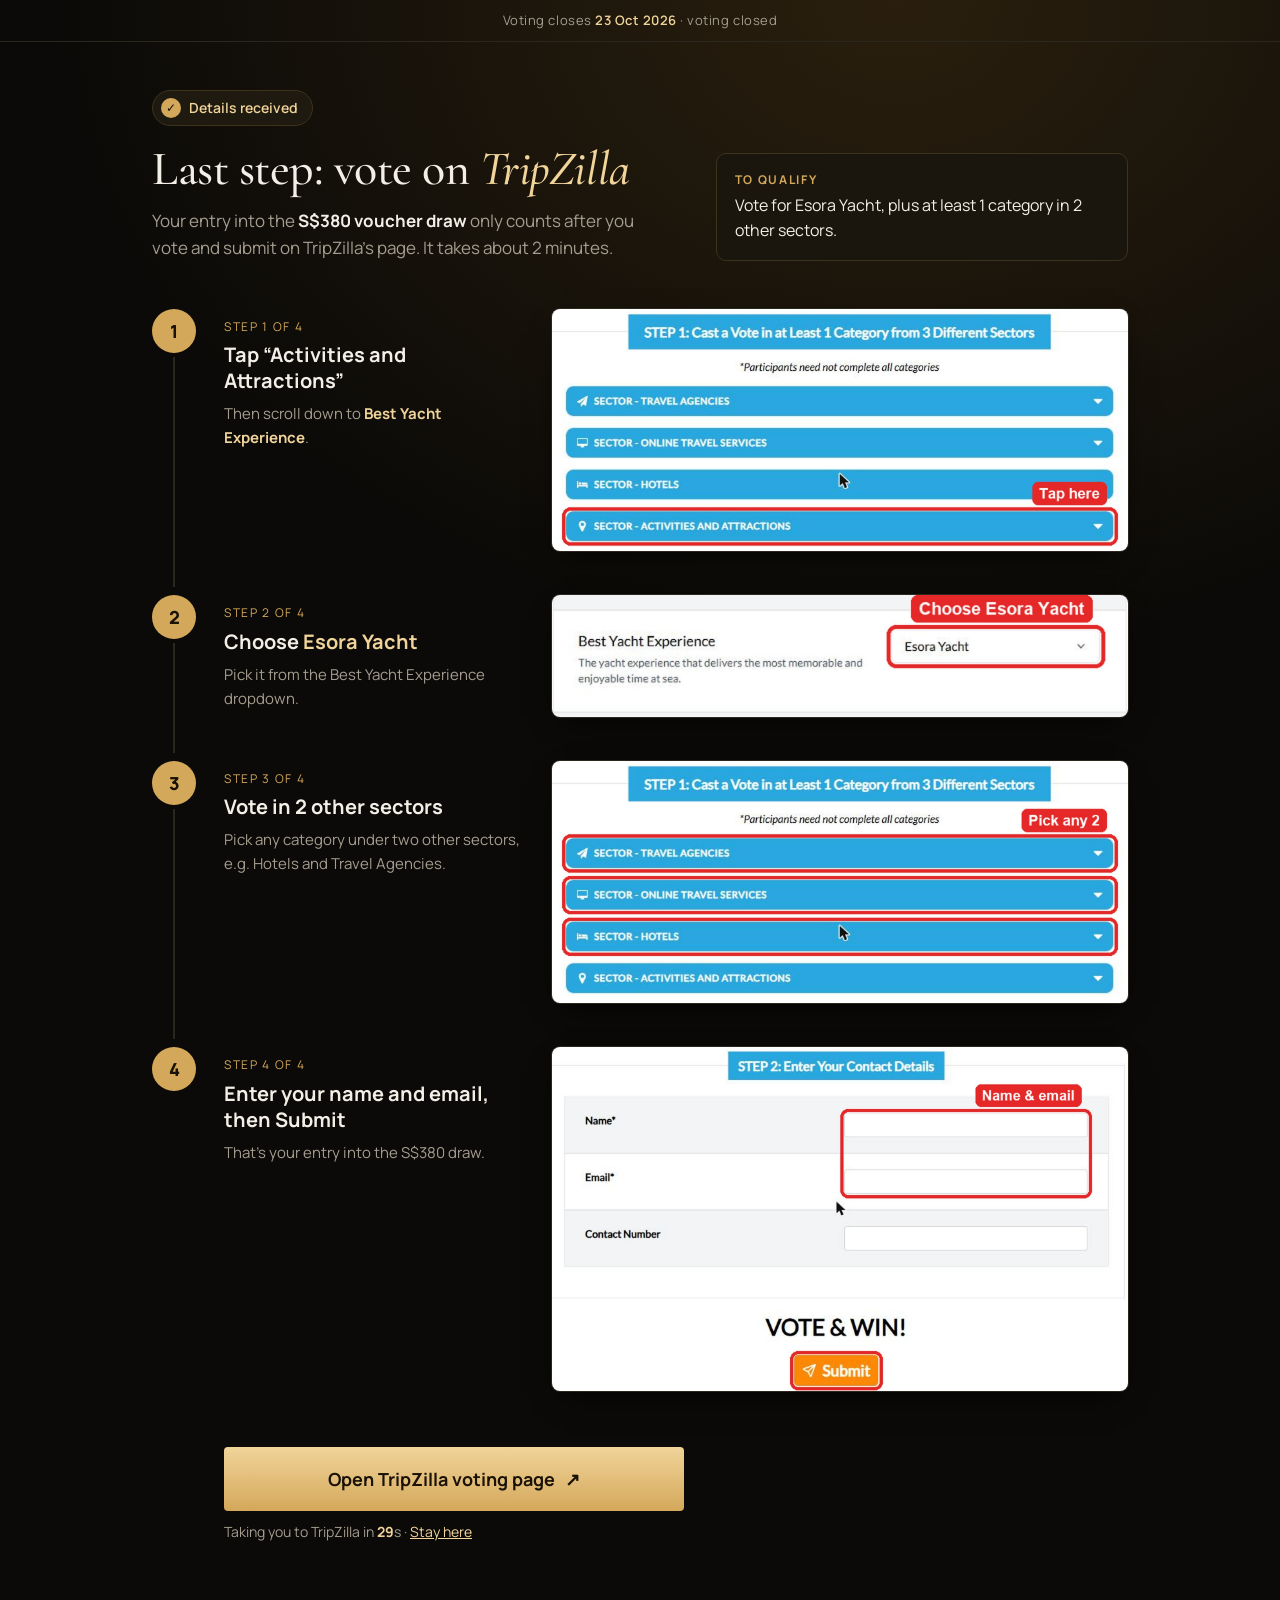
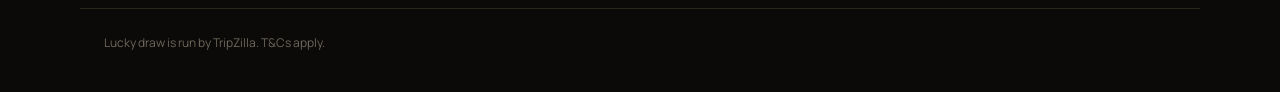
==== commit e3875df9: "Thank-you desktop: timeline with screenshots beside steps" ====
--- a/thank-you.html
+++ b/thank-you.html
@@ -36,15 +36,21 @@
 .sticky .btn{width:100%}
 @media (max-width:640px){.sticky.show{display:block}.steps2 li{grid-template-columns:36px 1fr;column-gap:12px}.steps2 .n{width:36px;height:36px;font-size:16px}.steps2 li:not(:last-child)::before{left:17px;top:40px}.steps2 h2{font-size:18px}}
 @media (min-width:900px){
-.tk{max-width:1160px;padding:48px 32px 64px}
-.tk .head{display:grid;grid-template-columns:1.2fr 1fr;gap:48px;align-items:end}
+.tk{max-width:1040px;padding:48px 32px 64px}
+.tk .head{display:grid;grid-template-columns:1.25fr 1fr;gap:48px;align-items:end}
 .tk .head .rule{margin-top:0}
-.steps2{grid-template-columns:1fr 1fr;gap:28px;margin-top:44px}
-.steps2 li{grid-template-columns:44px 1fr;padding:24px;background:var(--ink2);border:1px solid var(--line);border-radius:12px}
-.steps2 li:not(:last-child)::before{display:none}
-.steps2 .body{grid-template-rows:auto auto 1fr auto}
-.steps2 img{aspect-ratio:2/1;object-fit:contain}
-.cta{max-width:460px;margin:36px auto 0}
+.steps2{margin-top:48px}
+.steps2 li{grid-template-columns:44px 300px 1fr;column-gap:28px;padding-bottom:44px}
+.steps2 .body{display:contents}
+.steps2 .body>*:not(img){grid-column:2}
+.steps2 .lbl{grid-row:1;align-self:end;margin-top:8px}
+.steps2 h2{grid-row:2;margin-top:6px}
+.steps2 h2+p{grid-row:3;margin-top:8px;align-self:start}
+.steps2 img{grid-column:3;grid-row:1 / span 4}
+.steps2 .n{grid-row:1 / span 2}
+.steps2 li:not(:last-child)::before{left:21px}
+.cta{max-width:460px;margin:12px 0 0 72px}
+.cta{text-align:left}
 }
 </style>
 </head>
